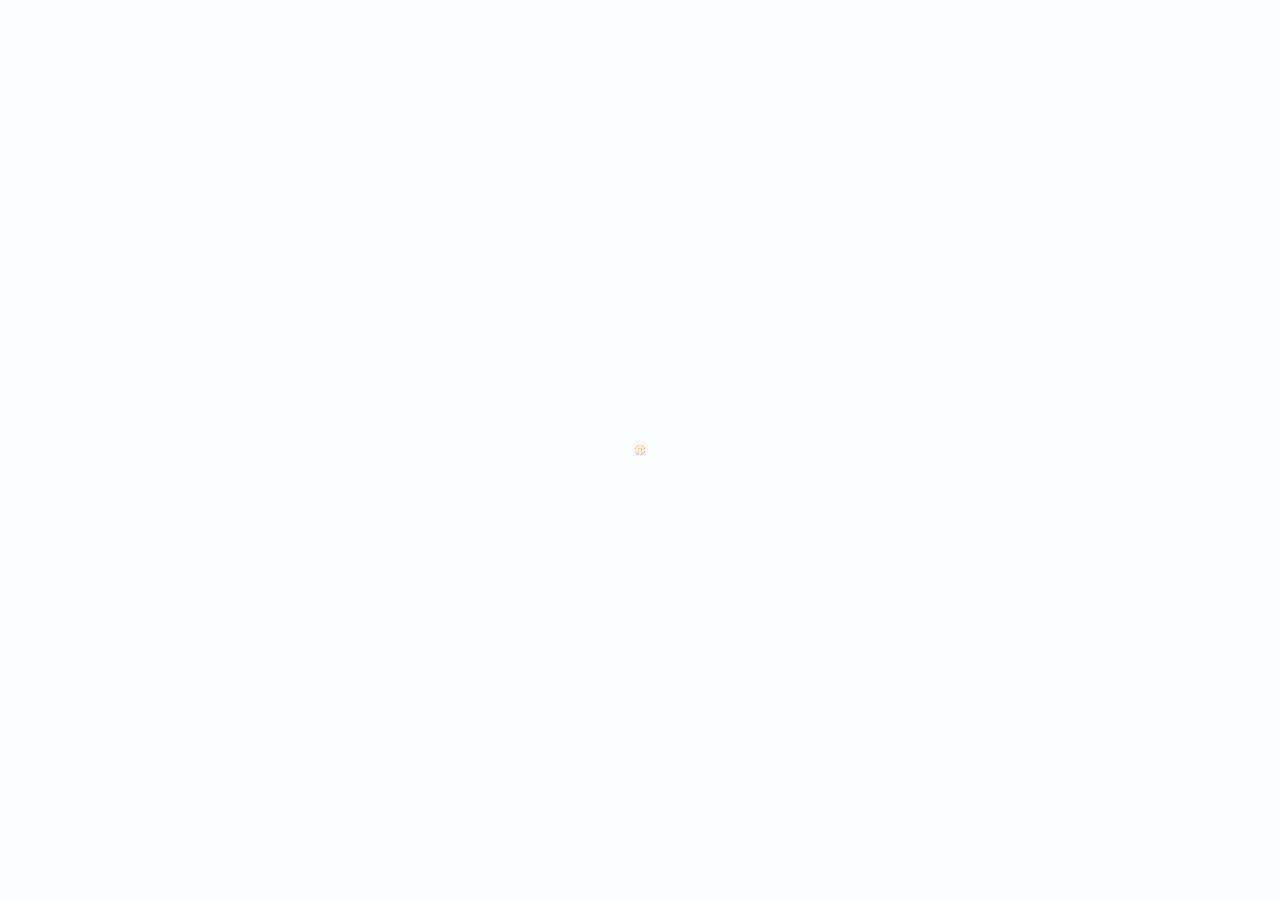
==== index.html @ 38c50b42 "feat: Initialize iiemb project with essential files and assets - Added main.dart.wasm for WebAssembl" ====
<!DOCTYPE html>
<html>

<head>
  <!--
    If you are serving your web app in a path other than the root, change the
    href value below to reflect the base path you are serving from.

    The path provided below has to start and end with a slash "/" in order for
    it to work correctly.

    For more details:
    * https://developer.mozilla.org/en-US/docs/Web/HTML/Element/base

    This is a placeholder for base href that will be replaced by the value of
    the `--base-href` argument provided to `flutter build`.
  -->
  <base href="/">

  <meta charset="UTF-8">
  <meta content="IE=Edge" http-equiv="X-UA-Compatible">
  <meta name="description" content="A new Flutter project.">

  <!-- iOS meta tags & icons -->
  <meta name="mobile-web-app-capable" content="yes">
  <meta name="apple-mobile-web-app-status-bar-style" content="black">
  <meta name="apple-mobile-web-app-title" content="iiemb">
  <link rel="apple-touch-icon" href="icons/apple-touch-icon.png">

  <!-- Favicon -->
  <link rel="icon" href="/favicon.ico" sizes="any">

  <title>iiemb</title>
  <link rel="manifest" href="manifest.json">
  <style id="splash-screen-style">
    html {
      height: 100%
    }

    body {
      margin: 0;
      min-height: 100%;
      background-color: #fcfdfe;
      background-size: 100% 100%;
    }

    .center {
      margin: 0;
      position: absolute;
      top: 50%;
      left: 50%;
      -ms-transform: translate(-50%, -50%);
      transform: translate(-50%, -50%);
    }

    .contain {
      display: block;
      width: 100%;
      height: 100%;
      object-fit: contain;
    }

    .stretch {
      display: block;
      width: 100%;
      height: 100%;
    }

    .cover {
      display: block;
      width: 100%;
      height: 100%;
      object-fit: cover;
    }

    .bottom {
      position: absolute;
      bottom: 0;
      left: 50%;
      -ms-transform: translate(-50%, 0);
      transform: translate(-50%, 0);
    }

    .bottomLeft {
      position: absolute;
      bottom: 0;
      left: 0;
    }

    .bottomRight {
      position: absolute;
      bottom: 0;
      right: 0;
    }
  </style>
  <script id="splash-screen-script">
    function removeSplashFromWeb() {
      document.getElementById("splash")?.remove();
      document.getElementById("splash-branding")?.remove();
      document.body.style.background = "transparent";
    }
  </script>
  <meta content="width=device-width, initial-scale=1.0, maximum-scale=1.0, user-scalable=no" name="viewport">
</head>

<body>
  <picture id="splash">
    <source
      srcset="splash/img/light-1x.png 1x, splash/img/light-2x.png 2x, splash/img/light-3x.png 3x, splash/img/light-4x.png 4x"
      media="(prefers-color-scheme: light)">
    <source
      srcset="splash/img/dark-1x.png 1x, splash/img/dark-2x.png 2x, splash/img/dark-3x.png 3x, splash/img/dark-4x.png 4x"
      media="(prefers-color-scheme: dark)">
    <img class="center" aria-hidden="true" src="splash/img/light-1x.png" alt="">
  </picture>
  <script src="flutter_bootstrap.js" async=""></script>


</body>

</html>
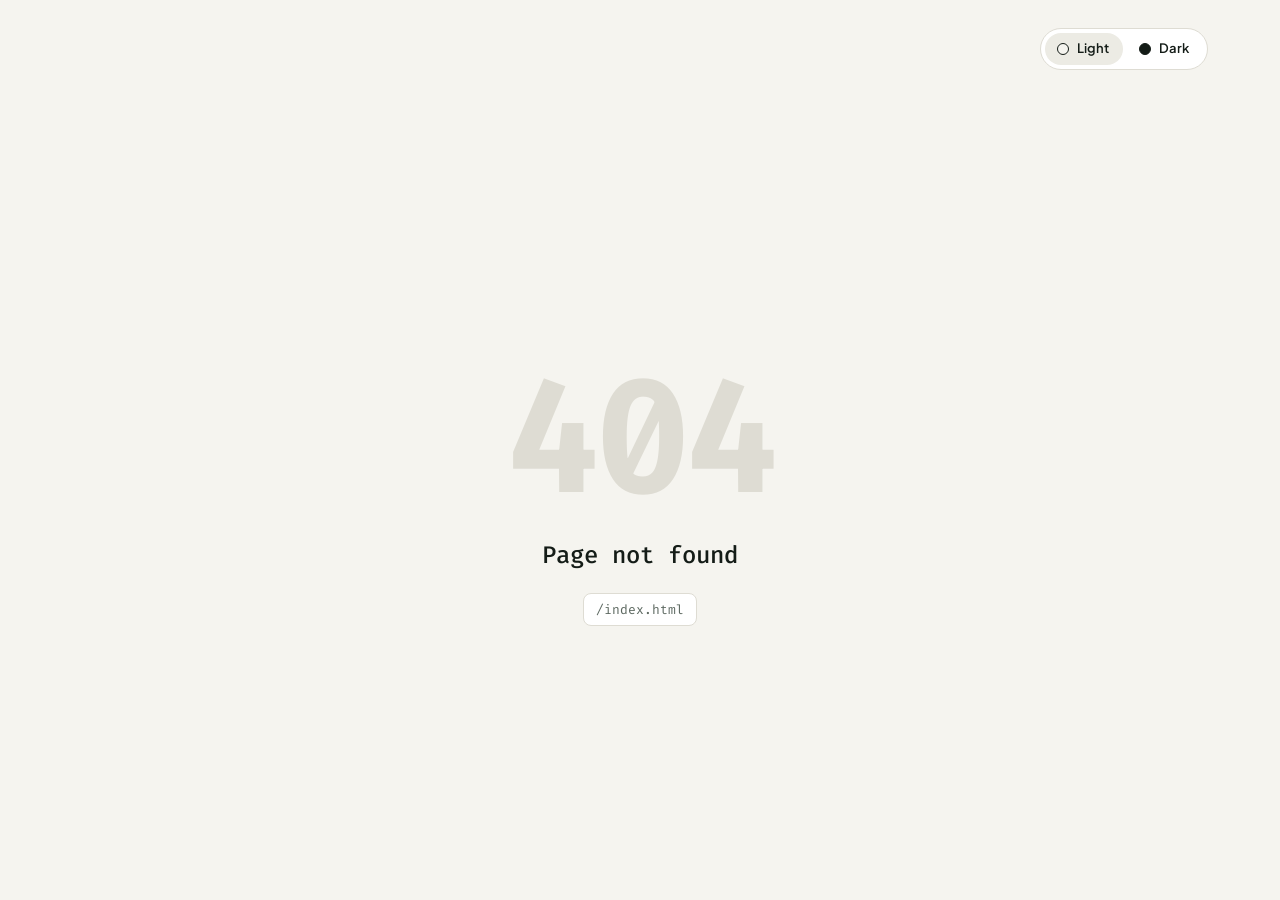
==== commit c8be29db: "init" ====
--- a/index.html
+++ b/index.html
@@ -1,121 +1,25 @@
-<!DOCTYPE html>
-<html>
-
-<head>
-  <!--
-    If you are serving your web app in a path other than the root, change the
-    href value below to reflect the base path you are serving from.
-
-    The path provided below has to start and end with a slash "/" in order for
-    it to work correctly.
-
-    For more details:
-    * https://developer.mozilla.org/en-US/docs/Web/HTML/Element/base
-
-    This is a placeholder for base href that will be replaced by the value of
-    the `--base-href` argument provided to `flutter build`.
-  -->
-  <base href="/">
-
-  <meta charset="UTF-8">
-  <meta content="IE=Edge" http-equiv="X-UA-Compatible">
-  <meta name="description" content="A new Flutter project.">
-
-  <!-- iOS meta tags & icons -->
-  <meta name="mobile-web-app-capable" content="yes">
-  <meta name="apple-mobile-web-app-status-bar-style" content="black">
-  <meta name="apple-mobile-web-app-title" content="iiemb">
-  <link rel="apple-touch-icon" href="icons/apple-touch-icon.png">
-
-  <!-- Favicon -->
-  <link rel="icon" href="/favicon.ico" sizes="any">
-
-  <title>iiemb</title>
-  <link rel="manifest" href="manifest.json">
-  <style id="splash-screen-style">
-    html {
-      height: 100%
-    }
-
-    body {
-      margin: 0;
-      min-height: 100%;
-      background-color: #fcfdfe;
-      background-size: 100% 100%;
-    }
-
-    .center {
-      margin: 0;
-      position: absolute;
-      top: 50%;
-      left: 50%;
-      -ms-transform: translate(-50%, -50%);
-      transform: translate(-50%, -50%);
-    }
-
-    .contain {
-      display: block;
-      width: 100%;
-      height: 100%;
-      object-fit: contain;
-    }
-
-    .stretch {
-      display: block;
-      width: 100%;
-      height: 100%;
-    }
-
-    .cover {
-      display: block;
-      width: 100%;
-      height: 100%;
-      object-fit: cover;
-    }
-
-    .bottom {
-      position: absolute;
-      bottom: 0;
-      left: 50%;
-      -ms-transform: translate(-50%, 0);
-      transform: translate(-50%, 0);
-    }
-
-    .bottomLeft {
-      position: absolute;
-      bottom: 0;
-      left: 0;
-    }
-
-    .bottomRight {
-      position: absolute;
-      bottom: 0;
-      right: 0;
-    }
-  </style>
-  <script id="splash-screen-script">
-    function removeSplashFromWeb() {
-      document.getElementById("splash")?.remove();
-      document.getElementById("splash-branding")?.remove();
-      document.body.style.background = "transparent";
-    }
-  </script>
-  <meta content="width=device-width, initial-scale=1.0, maximum-scale=1.0, user-scalable=no" name="viewport">
-</head>
-
-<body>
-  <picture id="splash">
-    <source
-      srcset="splash/img/light-1x.png 1x, splash/img/light-2x.png 2x, splash/img/light-3x.png 3x, splash/img/light-4x.png 4x"
-      media="(prefers-color-scheme: light)">
-    <source
-      srcset="splash/img/dark-1x.png 1x, splash/img/dark-2x.png 2x, splash/img/dark-3x.png 3x, splash/img/dark-4x.png 4x"
-      media="(prefers-color-scheme: dark)">
-    <img class="center" aria-hidden="true" src="splash/img/light-1x.png" alt="">
-  </picture>
-  <script src="flutter_bootstrap.js" async=""></script>
-
-
-</body>
-
-</html>+<!doctype html>
+<html lang="en">
+  <head>
+    <meta charset="UTF-8" />
+    <meta name="viewport" content="width=device-width, initial-scale=1.0" />
+    <meta name="description" content="IiemB — portfolio, ICRM and Moni" />
+    <link rel="icon" href="/favicon-portfolio.png" />
+    <link rel="apple-touch-icon" href="/icons/apple-touch-icon.png" />
+    <title>Portfolio of IiemB</title>
+    <script>
+      // Apply the saved theme before first paint to avoid a flash.
+      try {
+        var t = localStorage.getItem('iiemb.theme')
+        if (t === 'light' || t === 'dark') {
+          document.documentElement.dataset.theme = t
+        }
+      } catch (e) {}
+    </script>
+    <script type="module" crossorigin src="/assets/index-C7SWYVN2.js"></script>
+    <link rel="stylesheet" crossorigin href="/assets/index-DeELZ7jU.css">
+  </head>
+  <body>
+    <div id="root"></div>
+  </body>
+</html>
--- a/assets/index-DeELZ7jU.css
+++ b/assets/index-DeELZ7jU.css
@@ -0,0 +1 @@
+.icrm-hero{align-items:center;gap:64px;display:flex}.icrm-hero .text{flex-direction:column;flex:1;align-items:flex-start;gap:24px;display:flex}.icrm-hero h1{letter-spacing:-.04em;font-size:96px;font-weight:800;line-height:.95}.icrm-hero .intro p{color:var(--text-muted);max-width:600px;font-size:19px;line-height:1.6}.icrm-hero .intro strong{color:var(--text);font-weight:600}.icrm-hero .intro a{color:var(--accent);font-weight:600}.icrm-hero .ctas{flex-wrap:wrap;gap:12px;display:flex}.roast-card{border-radius:24px;flex:none;width:440px;height:360px;position:relative;overflow:hidden}.roast-card svg{position:absolute;top:0;bottom:0;left:0;right:0}.roast-card .legend{font-family:var(--mono);color:var(--text-muted);gap:14px;font-size:12px;display:flex;position:absolute;top:24px;left:24px}.roast-card .legend span{align-items:center;gap:6px;display:inline-flex}.roast-card .legend i{border-radius:2px;width:14px;height:3px}.roast-card img{border:1px solid var(--border);border-radius:18px;width:72px;height:72px;position:absolute;bottom:24px;right:24px}.icrm-content{flex-direction:column;gap:72px;display:flex}.icrm-content .lead-title{font-size:26px;font-weight:700;line-height:1.3}.icrm-content .lead-title p{margin:0}.icrm-content .lead-title strong{color:var(--accent);font-weight:700}.purpose{align-items:flex-start;gap:64px;display:flex}.purpose .lead{flex-direction:column;flex:none;gap:14px;width:360px;display:flex}.purpose ol{flex:1;margin:0;padding:0;list-style:none}.purpose li{border-bottom:1px solid var(--border);align-items:center;gap:20px;padding:16px 0;font-size:18px;font-weight:600;display:flex}.purpose li .n{font-family:var(--mono);color:var(--text-muted);font-size:13px;font-weight:500}.connect{grid-template-columns:1fr 1fr;gap:16px;display:grid}.connect .card{border-radius:18px;flex-direction:column;align-items:flex-start;gap:10px;padding:28px;display:flex}.connect .badge{font-family:var(--mono);color:var(--accent);background:var(--accent-soft);border-radius:6px;padding:4px 10px;font-size:11px;font-weight:600}.connect h3{font-size:22px;font-weight:700}.connect p{color:var(--text-muted);font-size:16px;line-height:1.55}.connect a{color:var(--accent)}@media (max-width:1000px){.icrm-hero{flex-direction:column;align-items:stretch}.roast-card{width:100%}}@media (max-width:800px){.icrm-hero h1{font-size:64px}.roast-card{height:280px}.purpose{flex-direction:column;gap:16px}.purpose .lead{width:100%}.connect{grid-template-columns:1fr}}.moni-brand{align-items:center;gap:10px;font-size:18px;font-weight:800;display:inline-flex}.moni-brand img{border-radius:8px;width:28px;height:28px}.moni-hero{text-align:center;flex-direction:column;align-items:center;gap:28px;padding-top:40px;display:flex;max-width:880px!important}.moni-hero .icon{width:96px;height:96px;box-shadow:0 16px 32px color-mix(in srgb, var(--accent) 20%, transparent);border-radius:24px}.moni-hero .name{font-family:var(--mono);letter-spacing:.1em;color:var(--accent);font-size:14px;font-weight:600}.moni-hero h1{letter-spacing:-.03em;font-size:76px;font-weight:800;line-height:1}.story{border-radius:28px;display:flex;overflow:hidden}.story .lead{background:var(--accent-soft);width:460px;color:var(--accent);flex:none;padding:48px;font-size:30px;font-weight:800;line-height:1.25}.story .lead p{margin:0}.story .lead strong{font-weight:800}.story .text{flex-direction:column;flex:1;gap:20px;padding:48px;display:flex}.story .text p{color:var(--text-muted);font-size:17px;line-height:1.7}.story .text p:first-child{color:var(--text);font-size:19px;line-height:1.65}.story .text strong{color:var(--text);font-weight:700}@media (max-width:800px){.moni-hero h1{font-size:48px}.story{flex-direction:column}.story .lead{width:100%;padding:32px;font-size:24px}.story .text{padding:32px}}.portfolio{gap:48px}.portfolio>.columns{max-width:none}.portfolio .path{font-size:14px;font-weight:500}.columns{align-items:flex-start;gap:64px;display:flex}.columns .left{flex-direction:column;flex:none;gap:40px;width:400px;display:flex}.columns .right{flex-direction:column;flex:1;gap:56px;min-width:0;display:flex}.columns section>.section-header{margin-bottom:12px}.profile{flex-direction:column;align-items:flex-start;gap:12px;display:flex}.avatar{border:3px solid var(--primary);border-radius:50%;width:120px;height:120px;margin-bottom:8px;padding:6px}.avatar img,.avatar span{object-fit:cover;border-radius:50%;width:100%;height:100%}.avatar span{background:var(--primary-soft);color:var(--primary);place-items:center;font-size:36px;font-weight:800;display:grid}.profile h1{letter-spacing:-.02em;font-size:44px;font-weight:800;line-height:1.1}.profile .bio{color:var(--text-muted);font-size:15px;line-height:1.5}.profile .bio:before{content:"> "}.profile .location{background:var(--surface);border:1px solid var(--border);border-radius:999px;align-items:center;gap:8px;padding:6px 12px 6px 10px;font-size:13px;font-weight:500;display:inline-flex}.profile .location .dot{width:8px;height:8px}.small{font-size:13px}.skeleton{border-radius:8px;animation:1.4s ease-in-out infinite pulse;background:var(--surface-2)!important;color:#0000!important}.skeleton.line{width:60%;height:18px;display:block}.skeleton.line.wide{width:80%;height:40px}.skeleton-card{background:var(--surface-2);border-color:#0000;min-height:128px;animation:1.4s ease-in-out infinite pulse}@keyframes pulse{50%{opacity:.55}}@media (prefers-reduced-motion:reduce){.skeleton,.skeleton-card{animation:none}}.link-rows{padding:0;list-style:none}.link-rows a{border-bottom:1px solid var(--border);justify-content:space-between;align-items:center;gap:16px;padding:13px 0;display:flex}.link-rows .name{font-size:15px;font-weight:600}.link-rows .value{color:var(--text-muted);overflow-wrap:anywhere;text-align:right;align-items:center;gap:8px;min-width:0;font-size:13px;display:inline-flex}.arrow{color:var(--accent);font-weight:700}.link-rows a:hover .name,.timeline a:hover .title{color:var(--accent)}.skills{flex-wrap:wrap;gap:8px;padding:0;list-style:none;display:flex}.skills li{background:var(--surface);border:1px solid var(--border);border-radius:8px;padding:6px 12px;font-size:13px;font-weight:500}.timeline{margin:0;padding:0;list-style:none}.timeline li{padding:14px 0 14px 26px;position:relative}.timeline li:before{content:"";border:2px solid var(--accent);background:var(--bg);box-sizing:border-box;border-radius:50%;width:10px;height:10px;position:absolute;top:20px;left:0}.timeline li.first:before{background:var(--accent)}.timeline li:not(:last-child):after{content:"";background:var(--border);width:2px;position:absolute;top:34px;bottom:-20px;left:4px}.timeline a,.timeline div{flex-direction:column;gap:4px;display:flex}.timeline .row{justify-content:space-between;gap:12px;display:flex}.timeline .title{font-size:16px;font-weight:700}.timeline .subtitle{color:var(--text-muted);font-size:14px;font-weight:500}.timeline .date{color:var(--text-muted);font-size:12px}.see-all{color:var(--accent);font-size:13px;font-weight:700;font-family:var(--sans)}.repo-grid{grid-template-columns:1fr 1fr;gap:16px;display:grid}.repo{flex-direction:column;gap:12px;padding:20px;transition:border-color .15s;display:flex}.repo:hover,.project:hover{border-color:var(--accent)}.repo .title{justify-content:space-between;gap:12px;display:flex}.repo .name{overflow-wrap:anywhere;font-size:15px;font-weight:600}.repo .arrow{color:var(--text-muted)}.repo .desc{color:var(--text-muted);-webkit-line-clamp:2;-webkit-box-orient:vertical;font-size:14px;line-height:1.5;display:-webkit-box;overflow:hidden}.repo .meta{color:var(--text-muted);align-items:center;gap:16px;margin-top:auto;font-size:12px;display:flex}.repo .lang{color:var(--text);align-items:center;gap:6px;margin-left:auto;font-weight:500;display:inline-flex}.repo .lang .dot{width:8px;height:8px}.notice{color:var(--text-muted);padding:20px;line-height:1.6}.notice a{color:var(--accent);font-weight:600}.projects{flex-direction:column;gap:12px;padding:0;list-style:none;display:flex}.project{gap:20px;padding:20px;transition:border-color .15s;display:flex;position:relative}.project:not(.linked):hover{border-color:var(--border)}.project img{border:1px solid var(--border);border-radius:14px;flex:none;width:64px;height:64px}.project .text{flex-direction:column;align-items:flex-start;gap:6px;min-width:0;display:flex}.project .name{font-size:17px;font-weight:700}.project .main-link:after{content:"";border-radius:inherit;position:absolute;top:0;bottom:0;left:0;right:0}.project .desc{color:var(--text-muted);font-size:14px;line-height:1.55}.project .stores{z-index:1;flex-wrap:wrap;gap:8px;margin-top:6px;display:flex;position:relative}.project .store{color:var(--text-muted);border:1px solid var(--border);background:var(--surface,transparent);border-radius:999px;padding:5px 10px;font-size:11px;font-weight:500;transition:color .15s,border-color .15s}.project .store:hover{color:var(--accent);border-color:var(--accent)}@media (max-width:800px){.portfolio{gap:32px}.columns{flex-direction:column;gap:48px}.columns .left{gap:36px;width:100%}.profile h1{font-size:36px}.repo-grid{grid-template-columns:1fr;gap:12px}.project{gap:14px;padding:16px}.project img{border-radius:12px;width:48px;height:48px}.project .name{font-size:16px}}@font-face{font-family:Plus Jakarta Sans;font-weight:400;font-display:swap;src:url(/assets/PlusJakartaSans-Regular-DBSa4cpH.ttf)format("truetype")}@font-face{font-family:Plus Jakarta Sans;font-weight:500;font-display:swap;src:url(/assets/PlusJakartaSans-Medium-BWT6vWE5.ttf)format("truetype")}@font-face{font-family:Plus Jakarta Sans;font-weight:600;font-display:swap;src:url(/assets/PlusJakartaSans-SemiBold-E-AGeNse.ttf)format("truetype")}@font-face{font-family:Plus Jakarta Sans;font-weight:700;font-display:swap;src:url(/assets/PlusJakartaSans-Bold-K_68Q89b.ttf)format("truetype")}@font-face{font-family:Plus Jakarta Sans;font-weight:800;font-display:swap;src:url(/assets/PlusJakartaSans-ExtraBold-BPMfZ3D1.ttf)format("truetype")}@font-face{font-family:Fira Code;font-weight:400;font-display:swap;src:url(/assets/FiraCode-Regular-DaUYHfpJ.ttf)format("truetype")}@font-face{font-family:Fira Code;font-weight:500;font-display:swap;src:url(/assets/FiraCode-Medium-CvWmJDs-.ttf)format("truetype")}@font-face{font-family:Fira Code;font-weight:600;font-display:swap;src:url(/assets/FiraCode-SemiBold-bVpjlG4V.ttf)format("truetype")}@font-face{font-family:Fira Code;font-weight:700;font-display:swap;src:url(/assets/FiraCode-Bold-CEgoAgKj.ttf)format("truetype")}:root{--lightningcss-light:initial;--lightningcss-dark: ;color-scheme:light;--bg:#f5f4ef;--surface:#fff;--surface-2:#ecebe4;--border:#dedcd3;--text:#141c17;--text-muted:#5b675f;--primary:#1f6b45;--primary-soft:#dceadf;--on-primary:#fff;--icrm:#8a4b2a;--icrm-soft:#f1e4da;--moni:#5b3fa8;--moni-soft:#e9e4f7;--sans:"Plus Jakarta Sans", system-ui, sans-serif;--mono:"Fira Code", ui-monospace, monospace;--content:1120px;--gutter:72px}:root[data-theme=dark]{--lightningcss-light: ;--lightningcss-dark:initial;color-scheme:dark;--bg:#0d1210;--surface:#141b17;--surface-2:#1b241f;--border:#28332d;--text:#e7ede9;--text-muted:#93a199;--primary:#6fcf98;--primary-soft:#183326;--on-primary:#06120b;--icrm:#d08b5b;--icrm-soft:#3a2418;--moni:#a992f0;--moni-soft:#2a2140}@media (prefers-color-scheme:dark){:root:not([data-theme=light]){--lightningcss-light: ;--lightningcss-dark:initial;color-scheme:dark;--bg:#0d1210;--surface:#141b17;--surface-2:#1b241f;--border:#28332d;--text:#e7ede9;--text-muted:#93a199;--primary:#6fcf98;--primary-soft:#183326;--on-primary:#06120b;--icrm:#d08b5b;--icrm-soft:#3a2418;--moni:#a992f0;--moni-soft:#2a2140}}.section-icrm{--accent:var(--icrm);--accent-soft:var(--icrm-soft)}.section-moni{--accent:var(--moni);--accent-soft:var(--moni-soft)}.section-portfolio,.section-neutral{--accent:var(--primary);--accent-soft:var(--primary-soft)}*,:before,:after{box-sizing:border-box}html,body{margin:0}body{background:var(--bg);color:var(--text);font-family:var(--sans);-webkit-font-smoothing:antialiased;font-size:16px;line-height:1.5}a{color:inherit;text-decoration:none}img{max-width:100%;display:block}h1,h2,h3,h4,p,ul{margin:0}button{font:inherit;color:inherit}:focus-visible{outline:2px solid var(--accent);outline-offset:2px;border-radius:4px}.page{min-height:100vh;padding:28px var(--gutter) 56px;flex-direction:column;align-items:center;gap:72px;display:flex}.page>*{width:100%;max-width:var(--content)}.page>.topbar{max-width:none}.mono{font-family:var(--mono)}.muted{color:var(--text-muted)}.accent{color:var(--accent)}.topbar{justify-content:space-between;align-items:center;gap:16px;display:flex}.wordmark{font-family:var(--mono);letter-spacing:.08em;font-size:15px;font-weight:700}.brand{align-items:center;gap:14px;display:inline-flex}.brand .arrow{color:var(--text-muted);font-weight:700}.pill-button{background:var(--surface);border:1px solid var(--border);border-radius:999px;align-items:center;gap:8px;padding:9px 16px;font-size:13px;font-weight:600;display:inline-flex}.button{border:1px solid var(--border);border-radius:12px;align-items:center;gap:10px;padding:14px 22px 14px 20px;font-size:15px;font-weight:700;display:inline-flex}.button.primary{background:var(--accent);color:var(--on-primary);border-color:#0000}.button.ghost{font-weight:600}.button:hover,.pill-button:hover{filter:brightness(.97)}.section-header{font-family:var(--mono);align-items:center;gap:10px;font-size:12px;display:flex}.section-header .index{color:var(--accent);font-weight:600}.section-header .label{color:var(--text-muted);letter-spacing:.12em;text-transform:uppercase;font-weight:500}.section-header .rule{background:var(--border);flex:1;height:1px}.section-header .extra{flex:none}.card{background:var(--surface);border:1px solid var(--border);border-radius:14px}.chip{background:var(--accent-soft);color:var(--accent);font-family:var(--mono);border-radius:999px;align-items:center;gap:8px;padding:5px 12px;font-size:12px;font-weight:500;display:inline-flex}.dot{background:var(--accent);border-radius:50%;flex:none;width:7px;height:7px}.footer{border-top:1px solid var(--border);font-family:var(--mono);flex-wrap:wrap;justify-content:space-between;align-items:center;gap:16px;padding-top:24px;font-size:12px;display:flex}.footer nav{flex-wrap:wrap;gap:24px;display:flex}.footer nav a{font-weight:500}.footer nav a:hover{color:var(--accent)}.footer .mark{color:var(--text-muted);letter-spacing:.08em;font-weight:700}.theme-toggle{background:var(--surface);border:1px solid var(--border);border-radius:999px;gap:4px;padding:4px;display:inline-flex}.theme-toggle button{cursor:pointer;background:0 0;border:0;border-radius:999px;align-items:center;gap:8px;padding:6px 14px 6px 12px;font-size:13px;font-weight:600;display:inline-flex}.theme-toggle button.on{background:var(--surface-2)}.theme-toggle .swatch{border:1.5px solid var(--text);border-radius:50%;width:12px;height:12px}.theme-toggle .swatch.light{background:#f5f4ef}.theme-toggle .swatch.dark{background:#141c17}.topbar-end{justify-content:flex-end}.topbar-actions{flex-wrap:wrap;justify-content:flex-end;align-items:center;gap:12px;display:flex}.stack{flex-direction:column;gap:20px;display:flex}.features{grid-template-columns:repeat(4,1fr);gap:16px;display:grid}.features .card{border-radius:16px;flex-direction:column;gap:10px;min-height:170px;padding:22px;display:flex}.features .icon{background:var(--accent-soft);border-radius:10px;place-items:center;width:40px;height:40px;font-size:20px;display:grid}.features h3{font-size:16px;font-weight:700;line-height:1.35}.features p{color:var(--text-muted);font-size:14px;line-height:1.5}@media (max-width:1000px){.features{grid-template-columns:repeat(2,1fr)}}@media (max-width:480px){.features{grid-template-columns:1fr}}.doc{align-items:flex-start;gap:80px;display:flex}.toc{flex-direction:column;flex:none;gap:4px;width:240px;display:flex;position:sticky;top:28px}.toc .title{font-family:var(--mono);letter-spacing:.12em;color:var(--text-muted);margin-bottom:4px;font-size:11px;font-weight:500}.toc a{border-left:2px solid var(--border);color:var(--text-muted);padding:8px 0 8px 12px;font-size:14px;font-weight:500}.toc a.active{border-color:var(--accent);color:var(--text);font-weight:600}.article{flex:1;min-width:0;max-width:760px}.article h1,.article h2{letter-spacing:-.02em;margin:8px 0 16px;scroll-margin-top:24px;font-size:40px;font-weight:800;line-height:1.15}.article>:first-child{margin-top:0}.article h3,.article h4{align-items:center;gap:12px;margin:20px 0 10px;font-size:20px;font-weight:700;line-height:1.35;display:flex}.article h3 .num{font-family:var(--mono);color:var(--accent);font-size:13px;font-weight:600}.article .q{font-family:var(--mono);color:var(--accent);background:var(--accent-soft);border-radius:6px;padding:2px 8px;font-size:12px;font-weight:700}.article p{color:var(--text-muted);margin-bottom:16px;line-height:1.7}.article strong{color:var(--text);font-weight:600}.article a{color:var(--accent);text-underline-offset:3px;text-decoration:underline}.article ul{padding:0 0 6px 4px;list-style:none}.article li{color:var(--text-muted);margin-bottom:10px;padding-left:20px;line-height:1.7;position:relative}.article li:before{content:"";background:var(--accent);border-radius:50%;width:6px;height:6px;position:absolute;top:11px;left:0}.article li p{margin:0}.article hr{border:0;border-top:1px solid var(--border);margin:32px 0}.article .chip{margin-bottom:20px}.lang-switch{background:var(--surface);border:1px solid var(--border);border-radius:999px;gap:4px;padding:4px;display:inline-flex}.lang-switch a{font-family:var(--mono);border-radius:999px;padding:6px 14px;font-size:12px;font-weight:600}.lang-switch a.active{background:var(--accent);color:var(--on-primary)}.state{text-align:center;flex-direction:column;flex:1;justify-content:center;align-items:center;gap:20px;display:flex}.state .message{font-family:var(--mono);white-space:pre-line;font-size:24px;font-weight:500;line-height:1.4}.state .big{font-family:var(--mono);letter-spacing:-.04em;color:var(--border);font-size:160px;font-weight:700;line-height:1}.state .path{font-family:var(--mono);color:var(--text-muted);background:var(--surface);border:1px solid var(--border);border-radius:8px;padding:6px 12px;font-size:13px}@media (max-width:800px){:root{--gutter:20px}.page{gap:48px;padding-bottom:48px}.doc{flex-direction:column;gap:32px}.toc{width:100%;position:static}.article h1,.article h2{font-size:32px}.state .big{font-size:112px}}@media (max-width:480px){.topbar-actions .pill-button{display:none}}
